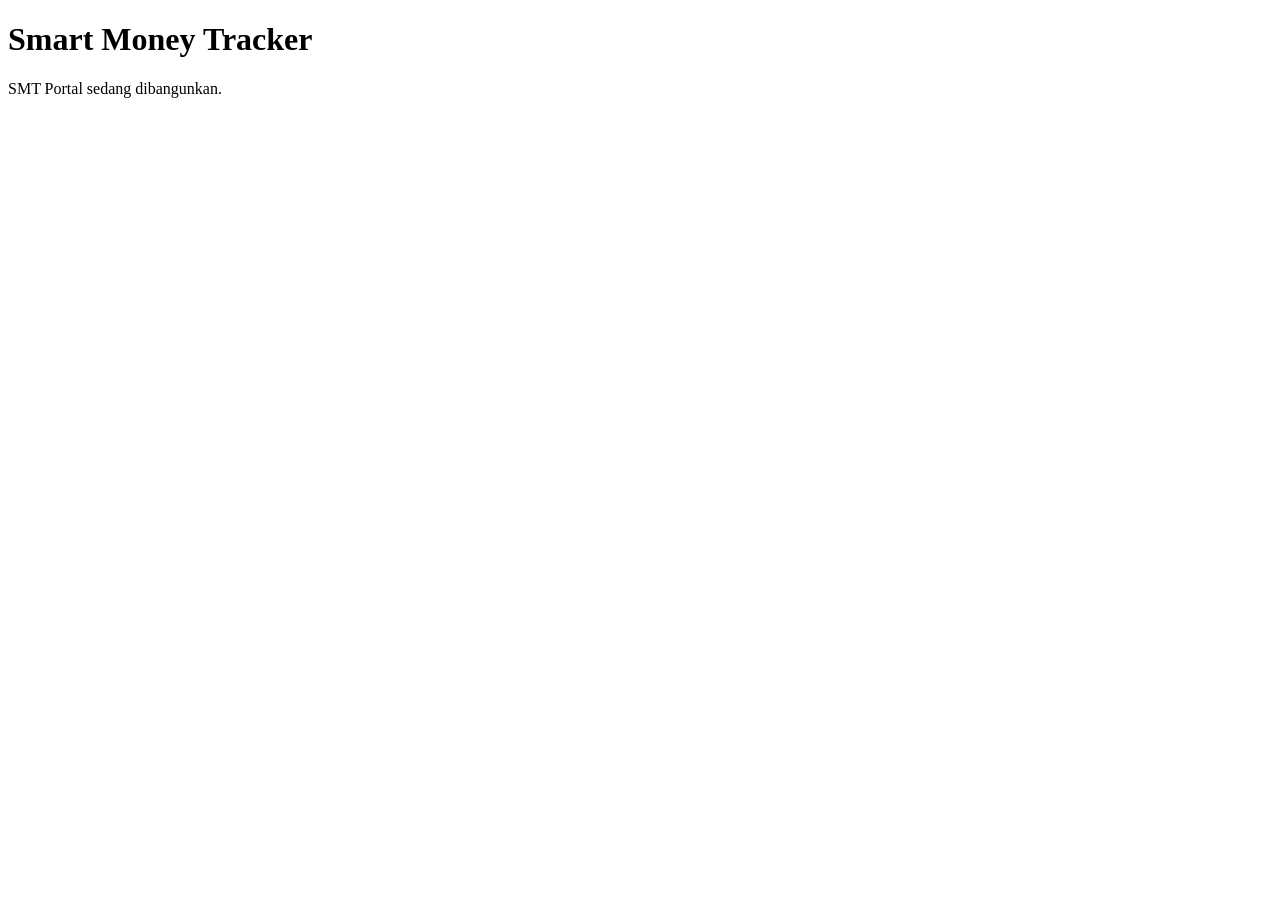
==== index.html @ d28c710d "index.html" ====
<!DOCTYPE html>
<html lang="ms">
<head>
  <meta charset="UTF-8">
  <meta name="viewport" content="width=device-width, initial-scale=1.0">
  <title>SMT Portal</title>
</head>
<body>
  <h1>Smart Money Tracker</h1>
  <p>SMT Portal sedang dibangunkan.</p>
</body>
</html>
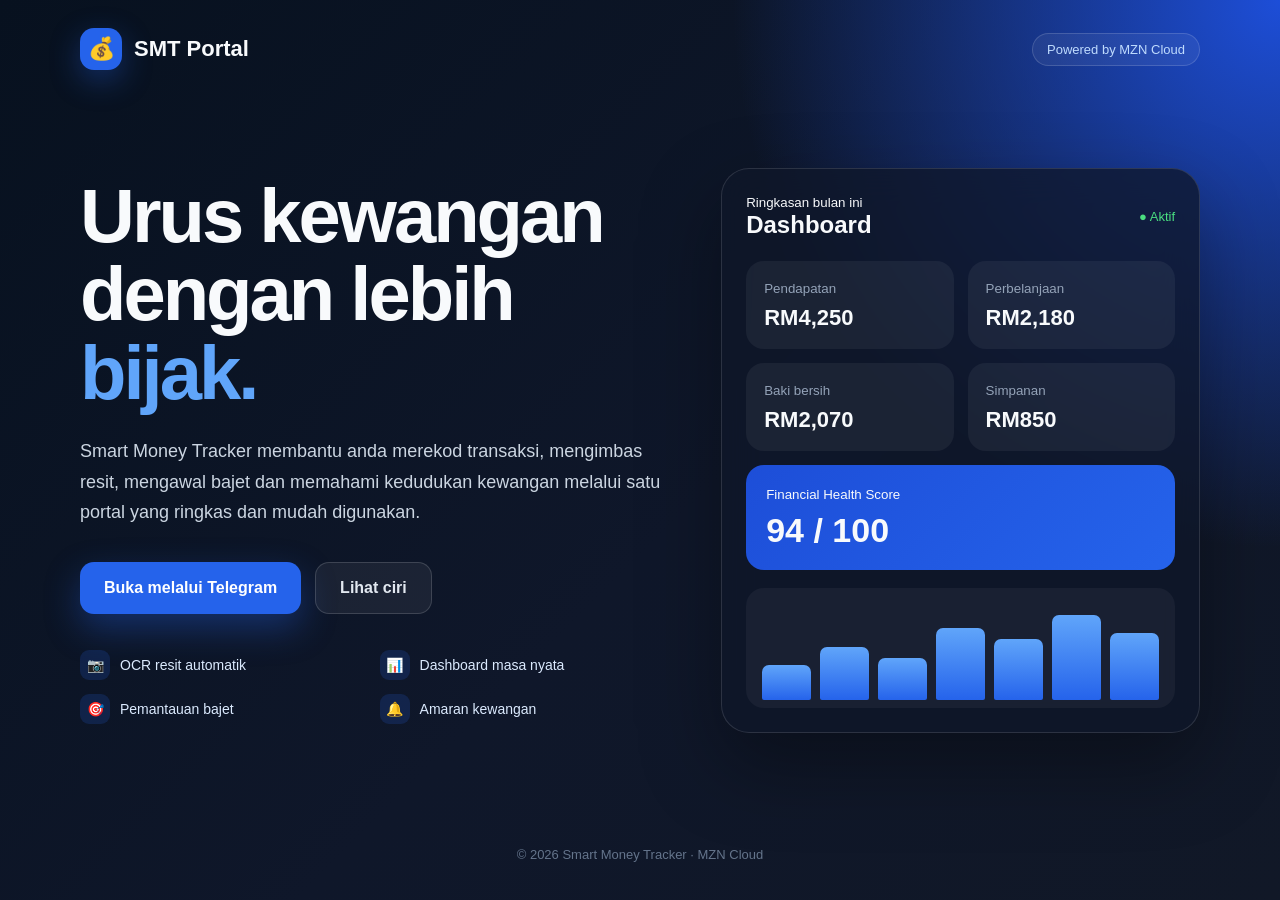
==== commit 278b3dec: "Update index.html" ====
--- a/index.html
+++ b/index.html
@@ -1,12 +1,373 @@
 <!DOCTYPE html>
 <html lang="ms">
 <head>
-  <meta charset="UTF-8">
-  <meta name="viewport" content="width=device-width, initial-scale=1.0">
-  <title>SMT Portal</title>
+  <meta charset="UTF-8" />
+  <meta name="viewport" content="width=device-width, initial-scale=1.0" />
+
+  <title>SMT Portal | Smart Money Tracker</title>
+
+  <style>
+    * {
+      box-sizing: border-box;
+      margin: 0;
+      padding: 0;
+    }
+
+    body {
+      font-family: Arial, sans-serif;
+      min-height: 100vh;
+      color: #f8fafc;
+      background:
+        radial-gradient(circle at top right, #1d4ed8 0%, transparent 35%),
+        linear-gradient(135deg, #07111f, #0f172a 55%, #111827);
+    }
+
+    .container {
+      width: min(1120px, 92%);
+      margin: auto;
+    }
+
+    nav {
+      display: flex;
+      align-items: center;
+      justify-content: space-between;
+      padding: 28px 0;
+    }
+
+    .brand {
+      display: flex;
+      align-items: center;
+      gap: 12px;
+      font-size: 22px;
+      font-weight: 700;
+    }
+
+    .logo {
+      display: grid;
+      place-items: center;
+      width: 42px;
+      height: 42px;
+      border-radius: 14px;
+      background: #2563eb;
+      box-shadow: 0 10px 30px rgba(37, 99, 235, 0.35);
+    }
+
+    .badge {
+      padding: 8px 14px;
+      border: 1px solid rgba(255, 255, 255, 0.15);
+      border-radius: 999px;
+      color: #bfdbfe;
+      background: rgba(255, 255, 255, 0.06);
+      font-size: 13px;
+    }
+
+    .hero {
+      display: grid;
+      grid-template-columns: 1.1fr 0.9fr;
+      gap: 56px;
+      align-items: center;
+      padding: 70px 0 90px;
+    }
+
+    h1 {
+      max-width: 720px;
+      font-size: clamp(42px, 7vw, 76px);
+      line-height: 1.03;
+      letter-spacing: -3px;
+    }
+
+    h1 span {
+      color: #60a5fa;
+    }
+
+    .subtitle {
+      max-width: 640px;
+      margin-top: 24px;
+      color: #cbd5e1;
+      font-size: 18px;
+      line-height: 1.7;
+    }
+
+    .actions {
+      display: flex;
+      flex-wrap: wrap;
+      gap: 14px;
+      margin-top: 34px;
+    }
+
+    .button {
+      display: inline-flex;
+      align-items: center;
+      justify-content: center;
+      min-height: 52px;
+      padding: 0 24px;
+      border-radius: 14px;
+      text-decoration: none;
+      font-weight: 700;
+      transition: 0.2s ease;
+    }
+
+    .button-primary {
+      color: white;
+      background: #2563eb;
+      box-shadow: 0 14px 35px rgba(37, 99, 235, 0.35);
+    }
+
+    .button-secondary {
+      color: #e2e8f0;
+      border: 1px solid rgba(255, 255, 255, 0.15);
+      background: rgba(255, 255, 255, 0.06);
+    }
+
+    .button:hover {
+      transform: translateY(-2px);
+    }
+
+    .features {
+      display: grid;
+      grid-template-columns: repeat(2, minmax(0, 1fr));
+      gap: 14px;
+      margin-top: 36px;
+    }
+
+    .feature {
+      display: flex;
+      gap: 10px;
+      align-items: center;
+      color: #dbeafe;
+      font-size: 14px;
+    }
+
+    .feature-icon {
+      display: grid;
+      place-items: center;
+      width: 30px;
+      height: 30px;
+      border-radius: 9px;
+      background: rgba(37, 99, 235, 0.18);
+    }
+
+    .dashboard-card {
+      padding: 24px;
+      border: 1px solid rgba(255, 255, 255, 0.12);
+      border-radius: 28px;
+      background: rgba(15, 23, 42, 0.76);
+      box-shadow: 0 32px 80px rgba(0, 0, 0, 0.35);
+      backdrop-filter: blur(18px);
+    }
+
+    .card-header {
+      display: flex;
+      justify-content: space-between;
+      align-items: center;
+      margin-bottom: 22px;
+    }
+
+    .status {
+      color: #4ade80;
+      font-size: 13px;
+    }
+
+    .summary-grid {
+      display: grid;
+      grid-template-columns: repeat(2, 1fr);
+      gap: 14px;
+    }
+
+    .summary {
+      padding: 18px;
+      border-radius: 18px;
+      background: rgba(255, 255, 255, 0.055);
+    }
+
+    .summary small {
+      color: #94a3b8;
+    }
+
+    .summary strong {
+      display: block;
+      margin-top: 8px;
+      font-size: 22px;
+    }
+
+    .score {
+      margin-top: 14px;
+      padding: 20px;
+      border-radius: 18px;
+      background: linear-gradient(135deg, #1d4ed8, #2563eb);
+    }
+
+    .score strong {
+      display: block;
+      margin-top: 8px;
+      font-size: 34px;
+    }
+
+    .chart {
+      display: flex;
+      align-items: end;
+      gap: 9px;
+      height: 120px;
+      margin-top: 18px;
+      padding: 20px 16px 8px;
+      border-radius: 18px;
+      background: rgba(255, 255, 255, 0.045);
+    }
+
+    .bar {
+      flex: 1;
+      min-height: 18px;
+      border-radius: 7px 7px 2px 2px;
+      background: linear-gradient(#60a5fa, #2563eb);
+    }
+
+    footer {
+      padding: 24px 0 34px;
+      color: #64748b;
+      text-align: center;
+      font-size: 13px;
+    }
+
+    @media (max-width: 820px) {
+      .hero {
+        grid-template-columns: 1fr;
+        padding-top: 40px;
+      }
+
+      h1 {
+        letter-spacing: -2px;
+      }
+    }
+
+    @media (max-width: 520px) {
+      .badge {
+        display: none;
+      }
+
+      .features,
+      .summary-grid {
+        grid-template-columns: 1fr;
+      }
+
+      .actions {
+        flex-direction: column;
+      }
+
+      .button {
+        width: 100%;
+      }
+    }
+  </style>
 </head>
+
 <body>
-  <h1>Smart Money Tracker</h1>
-  <p>SMT Portal sedang dibangunkan.</p>
+  <div class="container">
+    <nav>
+      <div class="brand">
+        <div class="logo">💰</div>
+        <span>SMT Portal</span>
+      </div>
+
+      <div class="badge">Powered by MZN Cloud</div>
+    </nav>
+
+    <main class="hero">
+      <section>
+        <h1>
+          Urus kewangan dengan lebih <span>bijak.</span>
+        </h1>
+
+        <p class="subtitle">
+          Smart Money Tracker membantu anda merekod transaksi, mengimbas resit,
+          mengawal bajet dan memahami kedudukan kewangan melalui satu portal
+          yang ringkas dan mudah digunakan.
+        </p>
+
+        <div class="actions">
+          <a class="button button-primary" href="#">
+            Buka melalui Telegram
+          </a>
+
+          <a class="button button-secondary" href="#features">
+            Lihat ciri
+          </a>
+        </div>
+
+        <div class="features" id="features">
+          <div class="feature">
+            <span class="feature-icon">📷</span>
+            OCR resit automatik
+          </div>
+
+          <div class="feature">
+            <span class="feature-icon">📊</span>
+            Dashboard masa nyata
+          </div>
+
+          <div class="feature">
+            <span class="feature-icon">🎯</span>
+            Pemantauan bajet
+          </div>
+
+          <div class="feature">
+            <span class="feature-icon">🔔</span>
+            Amaran kewangan
+          </div>
+        </div>
+      </section>
+
+      <section class="dashboard-card">
+        <div class="card-header">
+          <div>
+            <small>Ringkasan bulan ini</small>
+            <h2>Dashboard</h2>
+          </div>
+
+          <div class="status">● Aktif</div>
+        </div>
+
+        <div class="summary-grid">
+          <div class="summary">
+            <small>Pendapatan</small>
+            <strong>RM4,250</strong>
+          </div>
+
+          <div class="summary">
+            <small>Perbelanjaan</small>
+            <strong>RM2,180</strong>
+          </div>
+
+          <div class="summary">
+            <small>Baki bersih</small>
+            <strong>RM2,070</strong>
+          </div>
+
+          <div class="summary">
+            <small>Simpanan</small>
+            <strong>RM850</strong>
+          </div>
+        </div>
+
+        <div class="score">
+          <small>Financial Health Score</small>
+          <strong>94 / 100</strong>
+        </div>
+
+        <div class="chart">
+          <div class="bar" style="height: 38%"></div>
+          <div class="bar" style="height: 58%"></div>
+          <div class="bar" style="height: 46%"></div>
+          <div class="bar" style="height: 78%"></div>
+          <div class="bar" style="height: 66%"></div>
+          <div class="bar" style="height: 92%"></div>
+          <div class="bar" style="height: 73%"></div>
+        </div>
+      </section>
+    </main>
+
+    <footer>
+      © 2026 Smart Money Tracker · MZN Cloud
+    </footer>
+  </div>
 </body>
-</html>
+</html>
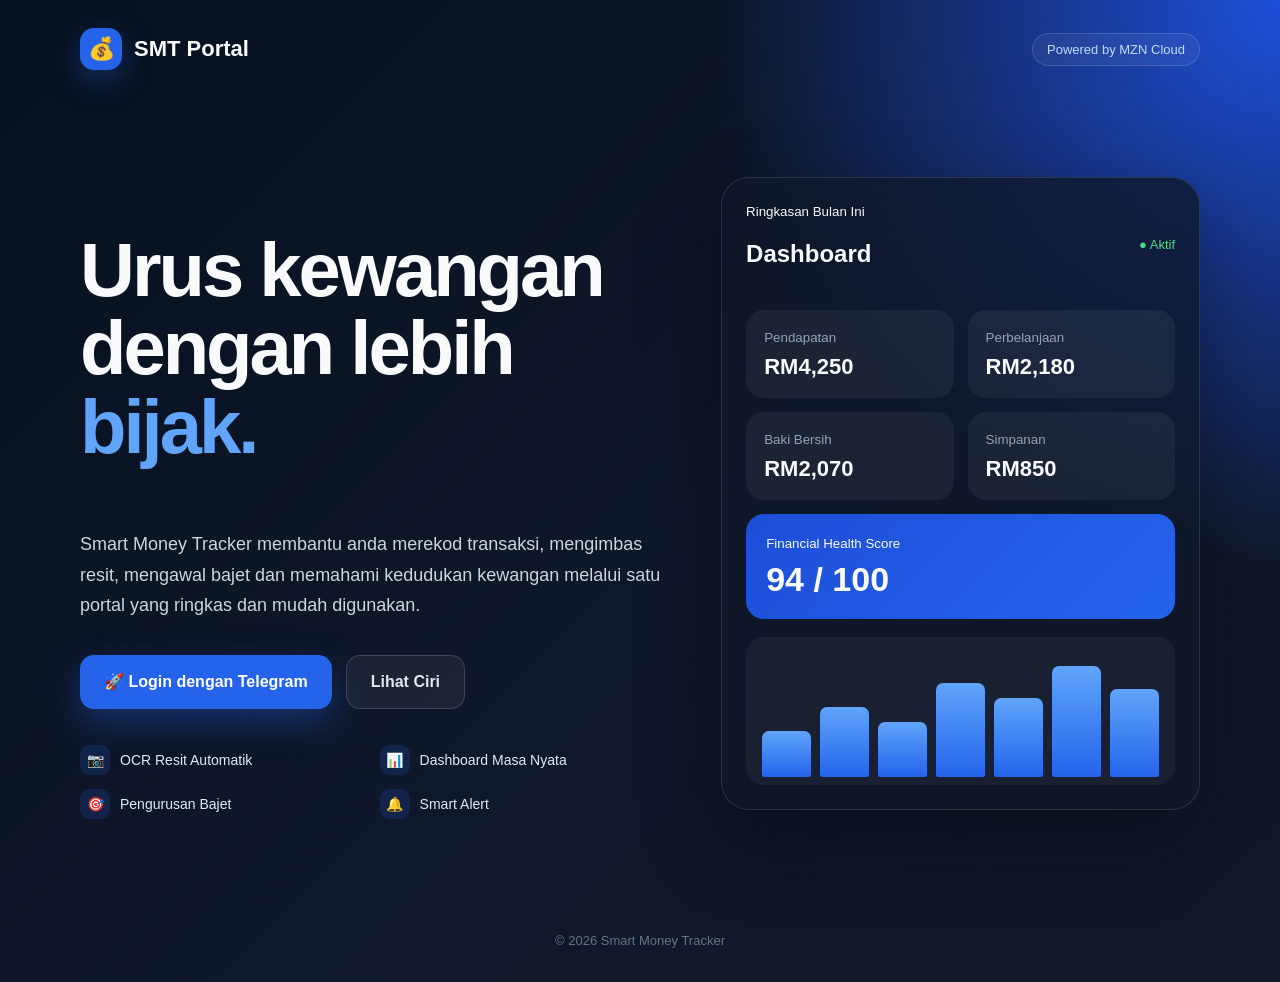
==== commit 915bb549: "SMT Portal Dashboard V1" ====
--- a/index.html
+++ b/index.html
@@ -1,373 +1,180 @@
 <!DOCTYPE html>
 <html lang="ms">
 <head>
-  <meta charset="UTF-8" />
-  <meta name="viewport" content="width=device-width, initial-scale=1.0" />
+    <meta charset="UTF-8">
+    <meta name="viewport" content="width=device-width, initial-scale=1.0">
 
-  <title>SMT Portal | Smart Money Tracker</title>
+    <title>SMT Portal | Smart Money Tracker</title>
 
-  <style>
-    * {
-      box-sizing: border-box;
-      margin: 0;
-      padding: 0;
-    }
-
-    body {
-      font-family: Arial, sans-serif;
-      min-height: 100vh;
-      color: #f8fafc;
-      background:
-        radial-gradient(circle at top right, #1d4ed8 0%, transparent 35%),
-        linear-gradient(135deg, #07111f, #0f172a 55%, #111827);
-    }
-
-    .container {
-      width: min(1120px, 92%);
-      margin: auto;
-    }
-
-    nav {
-      display: flex;
-      align-items: center;
-      justify-content: space-between;
-      padding: 28px 0;
-    }
-
-    .brand {
-      display: flex;
-      align-items: center;
-      gap: 12px;
-      font-size: 22px;
-      font-weight: 700;
-    }
-
-    .logo {
-      display: grid;
-      place-items: center;
-      width: 42px;
-      height: 42px;
-      border-radius: 14px;
-      background: #2563eb;
-      box-shadow: 0 10px 30px rgba(37, 99, 235, 0.35);
-    }
-
-    .badge {
-      padding: 8px 14px;
-      border: 1px solid rgba(255, 255, 255, 0.15);
-      border-radius: 999px;
-      color: #bfdbfe;
-      background: rgba(255, 255, 255, 0.06);
-      font-size: 13px;
-    }
-
-    .hero {
-      display: grid;
-      grid-template-columns: 1.1fr 0.9fr;
-      gap: 56px;
-      align-items: center;
-      padding: 70px 0 90px;
-    }
-
-    h1 {
-      max-width: 720px;
-      font-size: clamp(42px, 7vw, 76px);
-      line-height: 1.03;
-      letter-spacing: -3px;
-    }
-
-    h1 span {
-      color: #60a5fa;
-    }
-
-    .subtitle {
-      max-width: 640px;
-      margin-top: 24px;
-      color: #cbd5e1;
-      font-size: 18px;
-      line-height: 1.7;
-    }
-
-    .actions {
-      display: flex;
-      flex-wrap: wrap;
-      gap: 14px;
-      margin-top: 34px;
-    }
-
-    .button {
-      display: inline-flex;
-      align-items: center;
-      justify-content: center;
-      min-height: 52px;
-      padding: 0 24px;
-      border-radius: 14px;
-      text-decoration: none;
-      font-weight: 700;
-      transition: 0.2s ease;
-    }
-
-    .button-primary {
-      color: white;
-      background: #2563eb;
-      box-shadow: 0 14px 35px rgba(37, 99, 235, 0.35);
-    }
-
-    .button-secondary {
-      color: #e2e8f0;
-      border: 1px solid rgba(255, 255, 255, 0.15);
-      background: rgba(255, 255, 255, 0.06);
-    }
-
-    .button:hover {
-      transform: translateY(-2px);
-    }
-
-    .features {
-      display: grid;
-      grid-template-columns: repeat(2, minmax(0, 1fr));
-      gap: 14px;
-      margin-top: 36px;
-    }
-
-    .feature {
-      display: flex;
-      gap: 10px;
-      align-items: center;
-      color: #dbeafe;
-      font-size: 14px;
-    }
-
-    .feature-icon {
-      display: grid;
-      place-items: center;
-      width: 30px;
-      height: 30px;
-      border-radius: 9px;
-      background: rgba(37, 99, 235, 0.18);
-    }
-
-    .dashboard-card {
-      padding: 24px;
-      border: 1px solid rgba(255, 255, 255, 0.12);
-      border-radius: 28px;
-      background: rgba(15, 23, 42, 0.76);
-      box-shadow: 0 32px 80px rgba(0, 0, 0, 0.35);
-      backdrop-filter: blur(18px);
-    }
-
-    .card-header {
-      display: flex;
-      justify-content: space-between;
-      align-items: center;
-      margin-bottom: 22px;
-    }
-
-    .status {
-      color: #4ade80;
-      font-size: 13px;
-    }
-
-    .summary-grid {
-      display: grid;
-      grid-template-columns: repeat(2, 1fr);
-      gap: 14px;
-    }
-
-    .summary {
-      padding: 18px;
-      border-radius: 18px;
-      background: rgba(255, 255, 255, 0.055);
-    }
-
-    .summary small {
-      color: #94a3b8;
-    }
-
-    .summary strong {
-      display: block;
-      margin-top: 8px;
-      font-size: 22px;
-    }
-
-    .score {
-      margin-top: 14px;
-      padding: 20px;
-      border-radius: 18px;
-      background: linear-gradient(135deg, #1d4ed8, #2563eb);
-    }
-
-    .score strong {
-      display: block;
-      margin-top: 8px;
-      font-size: 34px;
-    }
-
-    .chart {
-      display: flex;
-      align-items: end;
-      gap: 9px;
-      height: 120px;
-      margin-top: 18px;
-      padding: 20px 16px 8px;
-      border-radius: 18px;
-      background: rgba(255, 255, 255, 0.045);
-    }
-
-    .bar {
-      flex: 1;
-      min-height: 18px;
-      border-radius: 7px 7px 2px 2px;
-      background: linear-gradient(#60a5fa, #2563eb);
-    }
-
-    footer {
-      padding: 24px 0 34px;
-      color: #64748b;
-      text-align: center;
-      font-size: 13px;
-    }
-
-    @media (max-width: 820px) {
-      .hero {
-        grid-template-columns: 1fr;
-        padding-top: 40px;
-      }
-
-      h1 {
-        letter-spacing: -2px;
-      }
-    }
-
-    @media (max-width: 520px) {
-      .badge {
-        display: none;
-      }
-
-      .features,
-      .summary-grid {
-        grid-template-columns: 1fr;
-      }
-
-      .actions {
-        flex-direction: column;
-      }
-
-      .button {
-        width: 100%;
-      }
-    }
-  </style>
+    <link rel="stylesheet" href="assets/css/style.css">
 </head>
 
 <body>
-  <div class="container">
+
+<div class="container">
+
     <nav>
-      <div class="brand">
-        <div class="logo">💰</div>
-        <span>SMT Portal</span>
-      </div>
 
-      <div class="badge">Powered by MZN Cloud</div>
+        <div class="brand">
+            <div class="logo">💰</div>
+            <span>SMT Portal</span>
+        </div>
+
+        <div class="badge">
+            Powered by MZN Cloud
+        </div>
+
     </nav>
 
     <main class="hero">
-      <section>
-        <h1>
-          Urus kewangan dengan lebih <span>bijak.</span>
-        </h1>
 
-        <p class="subtitle">
-          Smart Money Tracker membantu anda merekod transaksi, mengimbas resit,
-          mengawal bajet dan memahami kedudukan kewangan melalui satu portal
-          yang ringkas dan mudah digunakan.
-        </p>
+        <section>
 
-        <div class="actions">
-          <a class="button button-primary" href="#">
-            Buka melalui Telegram
-          </a>
+            <h1>
+                Urus kewangan dengan lebih
+                <span>bijak.</span>
+            </h1>
 
-          <a class="button button-secondary" href="#features">
-            Lihat ciri
-          </a>
-        </div>
+            <p class="subtitle">
 
-        <div class="features" id="features">
-          <div class="feature">
-            <span class="feature-icon">📷</span>
-            OCR resit automatik
-          </div>
+                Smart Money Tracker membantu anda merekod transaksi,
+                mengimbas resit, mengawal bajet dan memahami kedudukan
+                kewangan melalui satu portal yang ringkas dan mudah digunakan.
 
-          <div class="feature">
-            <span class="feature-icon">📊</span>
-            Dashboard masa nyata
-          </div>
+            </p>
 
-          <div class="feature">
-            <span class="feature-icon">🎯</span>
-            Pemantauan bajet
-          </div>
+            <div class="actions">
 
-          <div class="feature">
-            <span class="feature-icon">🔔</span>
-            Amaran kewangan
-          </div>
-        </div>
-      </section>
+                <a class="button button-primary"
+                   href="https://t.me/perbelanjaanAKu_bot"
+                   target="_blank">
 
-      <section class="dashboard-card">
-        <div class="card-header">
-          <div>
-            <small>Ringkasan bulan ini</small>
-            <h2>Dashboard</h2>
-          </div>
+                    🚀 Login dengan Telegram
 
-          <div class="status">● Aktif</div>
-        </div>
+                </a>
 
-        <div class="summary-grid">
-          <div class="summary">
-            <small>Pendapatan</small>
-            <strong>RM4,250</strong>
-          </div>
+                <a class="button button-secondary"
+                   href="#features">
 
-          <div class="summary">
-            <small>Perbelanjaan</small>
-            <strong>RM2,180</strong>
-          </div>
+                    Lihat Ciri
 
-          <div class="summary">
-            <small>Baki bersih</small>
-            <strong>RM2,070</strong>
-          </div>
+                </a>
 
-          <div class="summary">
-            <small>Simpanan</small>
-            <strong>RM850</strong>
-          </div>
-        </div>
+            </div>
 
-        <div class="score">
-          <small>Financial Health Score</small>
-          <strong>94 / 100</strong>
-        </div>
+            <div class="features" id="features">
 
-        <div class="chart">
-          <div class="bar" style="height: 38%"></div>
-          <div class="bar" style="height: 58%"></div>
-          <div class="bar" style="height: 46%"></div>
-          <div class="bar" style="height: 78%"></div>
-          <div class="bar" style="height: 66%"></div>
-          <div class="bar" style="height: 92%"></div>
-          <div class="bar" style="height: 73%"></div>
-        </div>
-      </section>
+                <div class="feature">
+                    <span class="feature-icon">📷</span>
+                    OCR Resit Automatik
+                </div>
+
+                <div class="feature">
+                    <span class="feature-icon">📊</span>
+                    Dashboard Masa Nyata
+                </div>
+
+                <div class="feature">
+                    <span class="feature-icon">🎯</span>
+                    Pengurusan Bajet
+                </div>
+
+                <div class="feature">
+                    <span class="feature-icon">🔔</span>
+                    Smart Alert
+                </div>
+
+            </div>
+
+        </section>
+
+        <section class="dashboard-card">
+
+            <div class="card-header">
+
+                <div>
+
+                    <small>Ringkasan Bulan Ini</small>
+
+                    <h2>Dashboard</h2>
+
+                </div>
+
+                <div class="status">
+
+                    ● Aktif
+
+                </div>
+
+            </div>
+
+            <div class="summary-grid">
+
+                <div class="summary">
+
+                    <small>Pendapatan</small>
+
+                    <strong>RM4,250</strong>
+
+                </div>
+
+                <div class="summary">
+
+                    <small>Perbelanjaan</small>
+
+                    <strong>RM2,180</strong>
+
+                </div>
+
+                <div class="summary">
+
+                    <small>Baki Bersih</small>
+
+                    <strong>RM2,070</strong>
+
+                </div>
+
+                <div class="summary">
+
+                    <small>Simpanan</small>
+
+                    <strong>RM850</strong>
+
+                </div>
+
+            </div>
+
+            <div class="score">
+
+                <small>Financial Health Score</small>
+
+                <strong>94 / 100</strong>
+
+            </div>
+
+            <div class="chart">
+
+                <div class="bar" style="height:38%"></div>
+                <div class="bar" style="height:58%"></div>
+                <div class="bar" style="height:46%"></div>
+                <div class="bar" style="height:78%"></div>
+                <div class="bar" style="height:66%"></div>
+                <div class="bar" style="height:92%"></div>
+                <div class="bar" style="height:73%"></div>
+
+            </div>
+
+        </section>
+
     </main>
 
     <footer>
-      © 2026 Smart Money Tracker · MZN Cloud
+
+        © 2026 Smart Money Tracker
+
     </footer>
-  </div>
+
+</div>
+
 </body>
 </html>
--- a/assets/css/style.css
+++ b/assets/css/style.css
@@ -0,0 +1,251 @@
+body {
+    box-sizing: border-box;
+    margin: 0;
+    padding: 0;
+}
+
+body {
+    font-family: Arial, sans-serif;
+    min-height: 100vh;
+    color: #f8fafc;
+    background:
+        radial-gradient(circle at top right, #1d4ed8 0%, transparent 35%),
+        linear-gradient(135deg, #07111f, #0f172a 55%, #111827);
+}
+
+.container {
+    width: min(1120px, 92%);
+    margin: auto;
+}
+
+nav {
+    display: flex;
+    align-items: center;
+    justify-content: space-between;
+    padding: 28px 0;
+}
+
+.brand {
+    display: flex;
+    align-items: center;
+    gap: 12px;
+    font-size: 22px;
+    font-weight: 700;
+}
+
+.logo {
+    display: grid;
+    place-items: center;
+    width: 42px;
+    height: 42px;
+    border-radius: 14px;
+    background: #2563eb;
+    box-shadow: 0 10px 30px rgba(37, 99, 235, 0.35);
+}
+
+.badge {
+    padding: 8px 14px;
+    border: 1px solid rgba(255, 255, 255, 0.15);
+    border-radius: 999px;
+    color: #bfdbfe;
+    background: rgba(255, 255, 255, 0.06);
+    font-size: 13px;
+}
+
+.hero {
+    display: grid;
+    grid-template-columns: 1.1fr 0.9fr;
+    gap: 56px;
+    align-items: center;
+    padding: 70px 0 90px;
+}
+
+h1 {
+    max-width: 720px;
+    font-size: clamp(42px, 7vw, 76px);
+    line-height: 1.03;
+    letter-spacing: -3px;
+}
+
+h1 span {
+    color: #60a5fa;
+}
+
+.subtitle {
+    max-width: 640px;
+    margin-top: 24px;
+    color: #cbd5e1;
+    font-size: 18px;
+    line-height: 1.7;
+}
+
+.actions {
+    display: flex;
+    flex-wrap: wrap;
+    gap: 14px;
+    margin-top: 34px;
+}
+
+.button {
+    display: inline-flex;
+    align-items: center;
+    justify-content: center;
+    min-height: 52px;
+    padding: 0 24px;
+    border-radius: 14px;
+    text-decoration: none;
+    font-weight: 700;
+    transition: 0.2s ease;
+}
+
+.button-primary {
+    color: white;
+    background: #2563eb;
+    box-shadow: 0 14px 35px rgba(37, 99, 235, 0.35);
+}
+
+.button-secondary {
+    color: #e2e8f0;
+    border: 1px solid rgba(255, 255, 255, 0.15);
+    background: rgba(255, 255, 255, 0.06);
+}
+
+.button:hover {
+    transform: translateY(-2px);
+}
+
+.features {
+    display: grid;
+    grid-template-columns: repeat(2, minmax(0, 1fr));
+    gap: 14px;
+    margin-top: 36px;
+}
+
+.feature {
+    display: flex;
+    gap: 10px;
+    align-items: center;
+    color: #dbeafe;
+    font-size: 14px;
+}
+
+.feature-icon {
+    display: grid;
+    place-items: center;
+    width: 30px;
+    height: 30px;
+    border-radius: 9px;
+    background: rgba(37, 99, 235, 0.18);
+}
+
+.dashboard-card {
+    padding: 24px;
+    border: 1px solid rgba(255, 255, 255, 0.12);
+    border-radius: 28px;
+    background: rgba(15, 23, 42, 0.76);
+    box-shadow: 0 32px 80px rgba(0, 0, 0, 0.35);
+    backdrop-filter: blur(18px);
+}
+
+.card-header {
+    display: flex;
+    justify-content: space-between;
+    align-items: center;
+    margin-bottom: 22px;
+}
+
+.status {
+    color: #4ade80;
+    font-size: 13px;
+}
+
+.summary-grid {
+    display: grid;
+    grid-template-columns: repeat(2, 1fr);
+    gap: 14px;
+}
+
+.summary {
+    padding: 18px;
+    border-radius: 18px;
+    background: rgba(255, 255, 255, 0.055);
+}
+
+.summary small {
+    color: #94a3b8;
+}
+
+.summary strong {
+    display: block;
+    margin-top: 8px;
+    font-size: 22px;
+}
+
+.score {
+    margin-top: 14px;
+    padding: 20px;
+    border-radius: 18px;
+    background: linear-gradient(135deg, #1d4ed8, #2563eb);
+}
+
+.score strong {
+    display: block;
+    margin-top: 8px;
+    font-size: 34px;
+}
+
+.chart {
+    display: flex;
+    align-items: end;
+    gap: 9px;
+    height: 120px;
+    margin-top: 18px;
+    padding: 20px 16px 8px;
+    border-radius: 18px;
+    background: rgba(255, 255, 255, 0.045);
+}
+
+.bar {
+    flex: 1;
+    min-height: 18px;
+    border-radius: 7px 7px 2px 2px;
+    background: linear-gradient(#60a5fa, #2563eb);
+}
+
+footer {
+    padding: 24px 0 34px;
+    color: #64748b;
+    text-align: center;
+    font-size: 13px;
+}
+
+@media (max-width: 820px) {
+    .hero {
+        grid-template-columns: 1fr;
+        padding-top: 40px;
+    }
+
+    h1 {
+        letter-spacing: -2px;
+    }
+}
+
+@media (max-width: 520px) {
+    .badge {
+        display: none;
+    }
+
+    .features,
+    .summary-grid {
+        grid-template-columns: 1fr;
+    }
+
+    .actions {
+        flex-direction: column;
+    }
+
+    .button {
+        width: 100%;
+    }
+}
+
